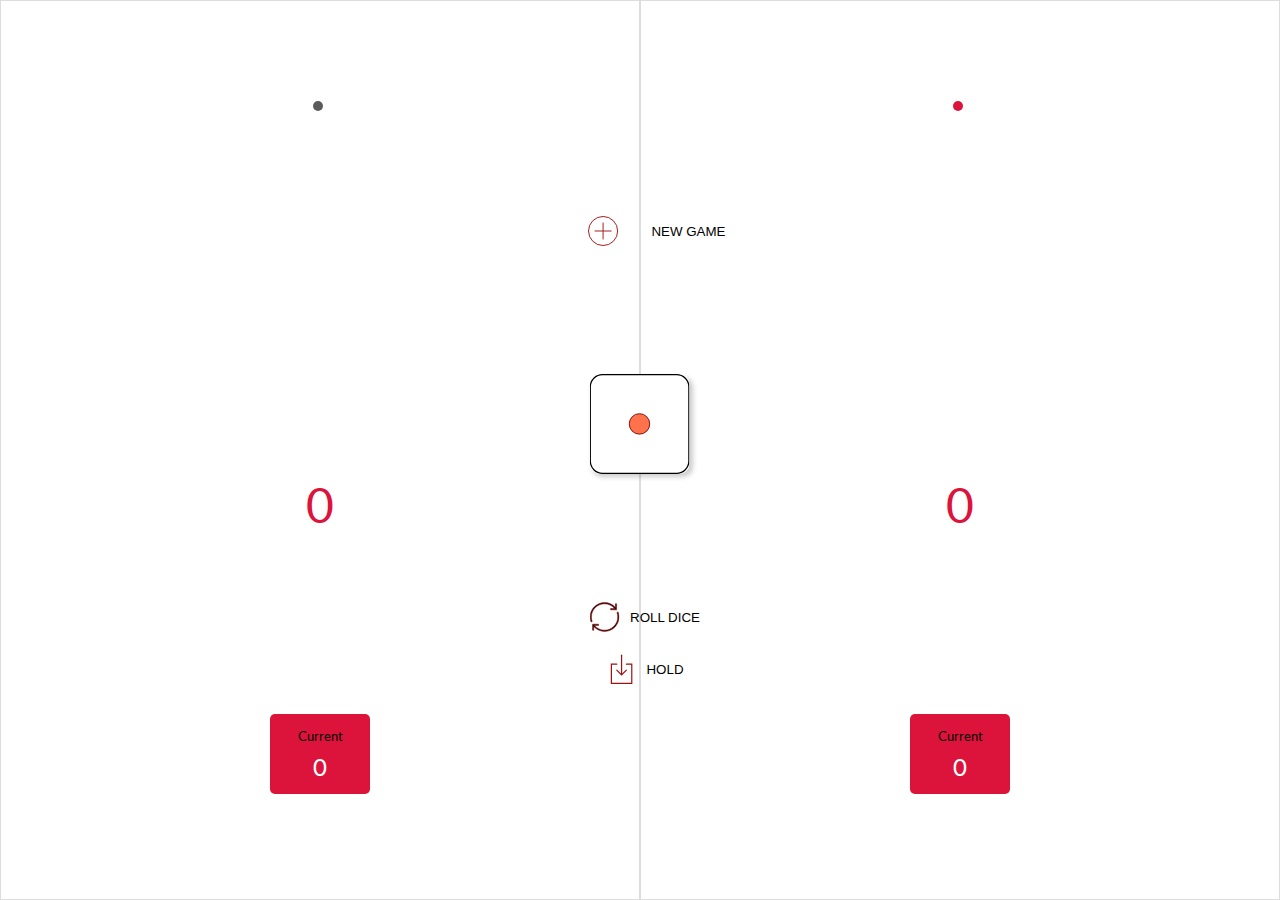
==== index.html @ 4310e3a7 "Add activePlayer background+bead" ====
<!DOCTYPE html>
<html lang="fr-FR">

<head>
  <meta charset="UTF-8">
  <title>Jeu de Dés</title>
  <link href="https://cdn.jsdelivr.net/npm/bootstrap@5.3.2/dist/css/bootstrap.min.css" rel="stylesheet"
    integrity="sha384-T3c6CoIi6uLrA9TneNEoa7RxnatzjcDSCmG1MXxSR1GAsXEV/Dwwykc2MPK8M2HN" crossorigin="anonymous">
  <link rel="stylesheet" href="style.css">
</head>

<body>
  <div class="game-container d-flex">
    <div class="player" id="player1">
      <div class="indicator"></div><h2>PLAYER 1</h2>
      <p><span id="global-score-1">0</span></p>
      <div class="current-score-box"><span class="current-label">Current</span><span id="current-score-1">0</span></div>
    </div>
    <div class="player" id="player2">
      <div class="indicator"></div><h2>PLAYER 2</h2>
      <p><span id="global-score-2">0</span></p>
      <div class="current-score-box"><span class="current-label">Current</span><span id="current-score-2">0</span></div>
    </div>
    <div class="controls">
      <button id="new-game"><img src="./img/newGame.svg">NEW GAME</button>
      <p>
      <div class="dice-container">
        <img src="./img/Dice-1.svg" id="dice-image" alt="Dé">
      </div>
      </p>
      <button id="roll-dice"><img src="./img/roll.svg">ROLL DICE</button>
      <button id="hold"><img src="./img/hold.svg">HOLD</button>
    </div>
  </div>
  <script src="https://cdn.jsdelivr.net/npm/@popperjs/core@2.11.8/dist/umd/popper.min.js"
    integrity="sha384-I7E8VVD/ismYTF4hNIPjVp/Zjvgyol6VFvRkX/vR+Vc4jQkC+hVqc2pM8ODewa9r"
    crossorigin="anonymous"></script>
  <script src="https://cdn.jsdelivr.net/npm/bootstrap@5.3.2/dist/js/bootstrap.min.js"
    integrity="sha384-BBtl+eGJRgqQAUMxJ7pMwbEyER4l1g+O15P+16Ep7Q9Q+zqX6gSbd85u4mG4QzX+"
    crossorigin="anonymous"></script>
  <script src="script.js"></script>
</body>
</html>
---- style.css ----
@import url('https://fonts.googleapis.com/css2?family=Lato&display=swap');

body {
    font-family: 'Lato';
    margin: 0;
    height: 100vh;
    display: flex;
    justify-content: space-between;
}
.game-container {
    display: flex;
    height: 100%;
    width: 100%;
} 

.player {
    flex: 1;
    border: 1px solid #ddd;
    padding: 20px;
    display: flex;
    flex-direction: column;
    justify-content:space-around;
    align-items: center;
    /* height: 100%; */
}
.player.active {
    color: white;
}
.indicator {
    display: none;
    height: 10px;
    width: 10px;
    background-color: crimson;
    border-radius: 50%;
    display:inline-block;
    margin-right: 5px;
}
.player.active .indicator{
    display: inline-block;
    background-color: rgba(51, 51, 51, 0.804);
    color: white;
}

.player h2 {
    margin-bottom: 10px;
}

.controls {
    position: absolute;
    top: 50%;
    left: 50%;
    transform: translate(-50%, -50%);
    text-align: center;
    display: flex;
    
    flex-direction: column;
    align-items: center;
    
}
.controls button {
    border: none;
    background: none;
    display: flex;
    align-items: center;
}

.controls button img {
    flex: 0 0 0px; 
    height: 30px;
    padding: 5px ;
    margin: 5px ;
    /* filter: hue-rotate(90deg) a mettre en place  */
}

.current-score-box {
    background-color: crimson;
    color: white;
    width: 100px;
    height: 80px;
    display: flex;
    flex-direction: column; 
    align-items: center;
    justify-content: center;
    margin: 5px;
    border-radius: 5px;
    font-size: 4,9em;
}
#current-score-1, #current-score-2 {
    font-size: 1.5em;
}
.current-label {
    color: black; 
    font-size: 0.8em; 
    margin-bottom: 8px;
}
span#global-score-1, 
span#global-score-2 {
    font-size: 3em;
    color: crimson;
}

/* Animation dé */

@keyframes rollDice {
    0% {
        transform: rotate(0deg) translateY(0);
    }
    25% {
        transform: rotate(90deg) translateY(-10px);
    }
    50% {
        transform: rotate(180deg) translateY(0);
    }
    75% {
        transform: rotate(270deg) translateY(10px);
    }
    100% {
        transform: rotate(360deg) translateY(0);
     }/* a refaire au click et non au debut de la partie  */
}

.dice-container {
    display: flex;
    justify-content: center;
    align-items: center;
    height:30vh;
}

.dice-container img {
    max-width: 100px;
    height: auto;
    margin: 12px;
    box-shadow: 3px 3px 5px rgba(0, 0, 0, 0.2);
    border-radius: 10%;
    animation: rollDice 2.5s ease-out;
    background-color: #fff;  
    z-index: 10;
}
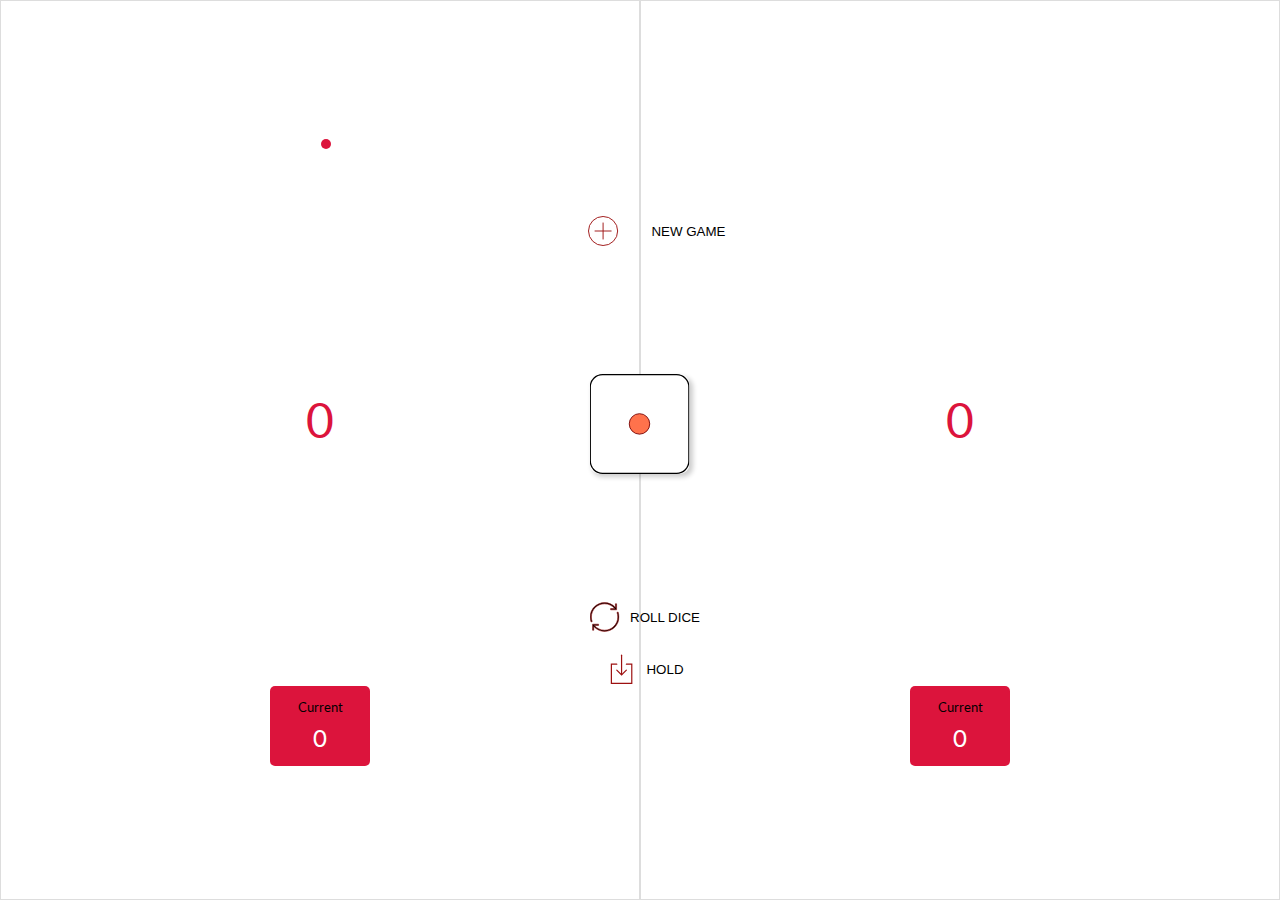
==== commit a95ec6bd: "Fix indicator display" ====
--- a/index.html
+++ b/index.html
@@ -12,12 +12,19 @@
 <body>
   <div class="game-container d-flex">
     <div class="player" id="player1">
-      <div class="indicator"></div><h2>PLAYER 1</h2>
+      <div class="title-container">
+        <h2>PLAYER 1</h2>
+        <div class="indicator"></div>
+      </div>
+
       <p><span id="global-score-1">0</span></p>
       <div class="current-score-box"><span class="current-label">Current</span><span id="current-score-1">0</span></div>
     </div>
     <div class="player" id="player2">
-      <div class="indicator"></div><h2>PLAYER 2</h2>
+      <div class="title-container">
+        <h2>PLAYER 2</h2>
+        <div class="indicator"></div>
+      </div>
       <p><span id="global-score-2">0</span></p>
       <div class="current-score-box"><span class="current-label">Current</span><span id="current-score-2">0</span></div>
     </div>
@@ -40,7 +47,5 @@
     crossorigin="anonymous"></script>
   <script src="script.js"></script>
 </body>
-</html>
 
-
-
+</html>--- a/style.css
+++ b/style.css
@@ -24,25 +24,32 @@
     /* height: 100%; */
 }
 .player.active {
-    color: white;
+    color: rgb(0, 0, 0);
+}
+.title-container {
+    display: inline-flex;
+    align-items: center;
 }
 .indicator {
-    display: none;
+    display: flex;
+    vertical-align: middle;
     height: 10px;
     width: 10px;
-    background-color: crimson;
     border-radius: 50%;
-    display:inline-block;
     margin-right: 5px;
 }
 .player.active .indicator{
-    display: inline-block;
-    background-color: rgba(51, 51, 51, 0.804);
+    background-color:crimson;
     color: white;
+    float: left;
+    margin-left: 1em;
 }
 
 .player h2 {
+    display:flex ;
     margin-bottom: 10px;
+    vertical-align: middle;
+
 }
 
 .controls {
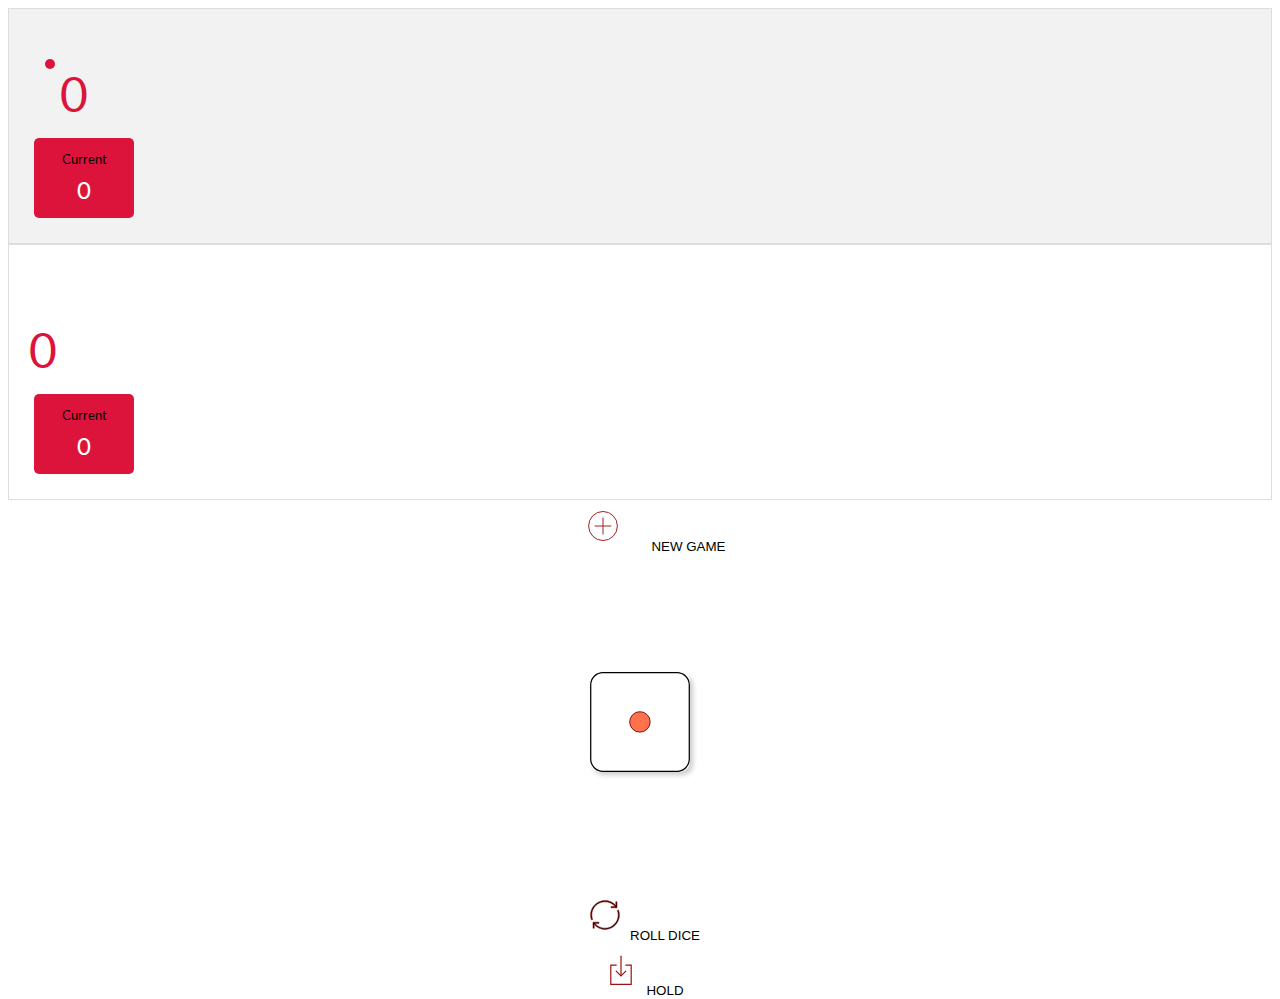
==== commit 5ce8da65: "Transform css to bootstrap" ====
--- a/index.html
+++ b/index.html
@@ -11,32 +11,32 @@
 
 <body>
   <div class="game-container d-flex">
-    <div class="player" id="player1">
-      <div class="title-container">
+    <div class="player d-flex flex-column justify-content-around align-items-center" id="player1">
+      <div class="title-container d-inline-flex align-items-center">
         <h2>PLAYER 1</h2>
-        <div class="indicator"></div>
+        <div class="indicator d-flex"></div>
       </div>
 
       <p><span id="global-score-1">0</span></p>
       <div class="current-score-box"><span class="current-label">Current</span><span id="current-score-1">0</span></div>
     </div>
-    <div class="player" id="player2">
-      <div class="title-container">
+    <div class="player d-flex flex-column justify-content-around align-items-center" id="player2">
+      <div class="title-container d-inline-flex align-items-center">
         <h2>PLAYER 2</h2>
         <div class="indicator"></div>
       </div>
       <p><span id="global-score-2">0</span></p>
-      <div class="current-score-box"><span class="current-label">Current</span><span id="current-score-2">0</span></div>
+      <div class="current-score-box bg-danger text-white d-flex flex-column align-items-center justify-content-center"><span class="current-label">Current</span><span id="current-score-2">0</span></div>
     </div>
-    <div class="controls">
-      <button id="new-game"><img src="./img/newGame.svg">NEW GAME</button>
+    <div class="controls position-absolute top-50 start-50 translate-middle">
+      <button id="new-game" class="d-flex btn "><img src="./img/newGame.svg">NEW GAME</button>
       <p>
       <div class="dice-container">
         <img src="./img/Dice-1.svg" id="dice-image" alt="Dé">
       </div>
       </p>
-      <button id="roll-dice"><img src="./img/roll.svg">ROLL DICE</button>
-      <button id="hold"><img src="./img/hold.svg">HOLD</button>
+      <button id="roll-dice" class="d-flex btn btn-link"><img src="./img/roll.svg">ROLL DICE</button>
+      <button id="hold" class="d-flex btn btn-link"><img src="./img/hold.svg">HOLD</button>
     </div>
   </div>
   <script src="https://cdn.jsdelivr.net/npm/@popperjs/core@2.11.8/dist/umd/popper.min.js"
@@ -48,4 +48,7 @@
   <script src="script.js"></script>
 </body>
 
-</html>+</html>
+
+
+<!-- CSS to Bootstrap en cours currentscorebox -->--- a/style.css
+++ b/style.css
@@ -2,13 +2,9 @@
 
 body {
     font-family: 'Lato';
-    margin: 0;
     height: 100vh;
-    display: flex;
-    justify-content: space-between;
 }
 .game-container {
-    display: flex;
     height: 100%;
     width: 100%;
 } 
@@ -17,21 +13,12 @@
     flex: 1;
     border: 1px solid #ddd;
     padding: 20px;
-    display: flex;
-    flex-direction: column;
-    justify-content:space-around;
-    align-items: center;
-    /* height: 100%; */
 }
 .player.active {
     color: rgb(0, 0, 0);
-}
-.title-container {
-    display: inline-flex;
-    align-items: center;
+    background-color: rgba(0, 0, 0, 0.05);
 }
 .indicator {
-    display: flex;
     vertical-align: middle;
     height: 10px;
     width: 10px;
@@ -44,39 +31,27 @@
     float: left;
     margin-left: 1em;
 }
-
 .player h2 {
     display:flex ;
     margin-bottom: 10px;
     vertical-align: middle;
-
 }
-
 .controls {
-    position: absolute;
-    top: 50%;
-    left: 50%;
-    transform: translate(-50%, -50%);
     text-align: center;
     display: flex;
-    
     flex-direction: column;
     align-items: center;
-    
 }
 .controls button {
     border: none;
     background: none;
-    display: flex;
     align-items: center;
 }
-
 .controls button img {
     flex: 0 0 0px; 
     height: 30px;
     padding: 5px ;
     margin: 5px ;
-    /* filter: hue-rotate(90deg) a mettre en place  */
 }
 
 .current-score-box {
@@ -90,7 +65,6 @@
     justify-content: center;
     margin: 5px;
     border-radius: 5px;
-    font-size: 4,9em;
 }
 #current-score-1, #current-score-2 {
     font-size: 1.5em;
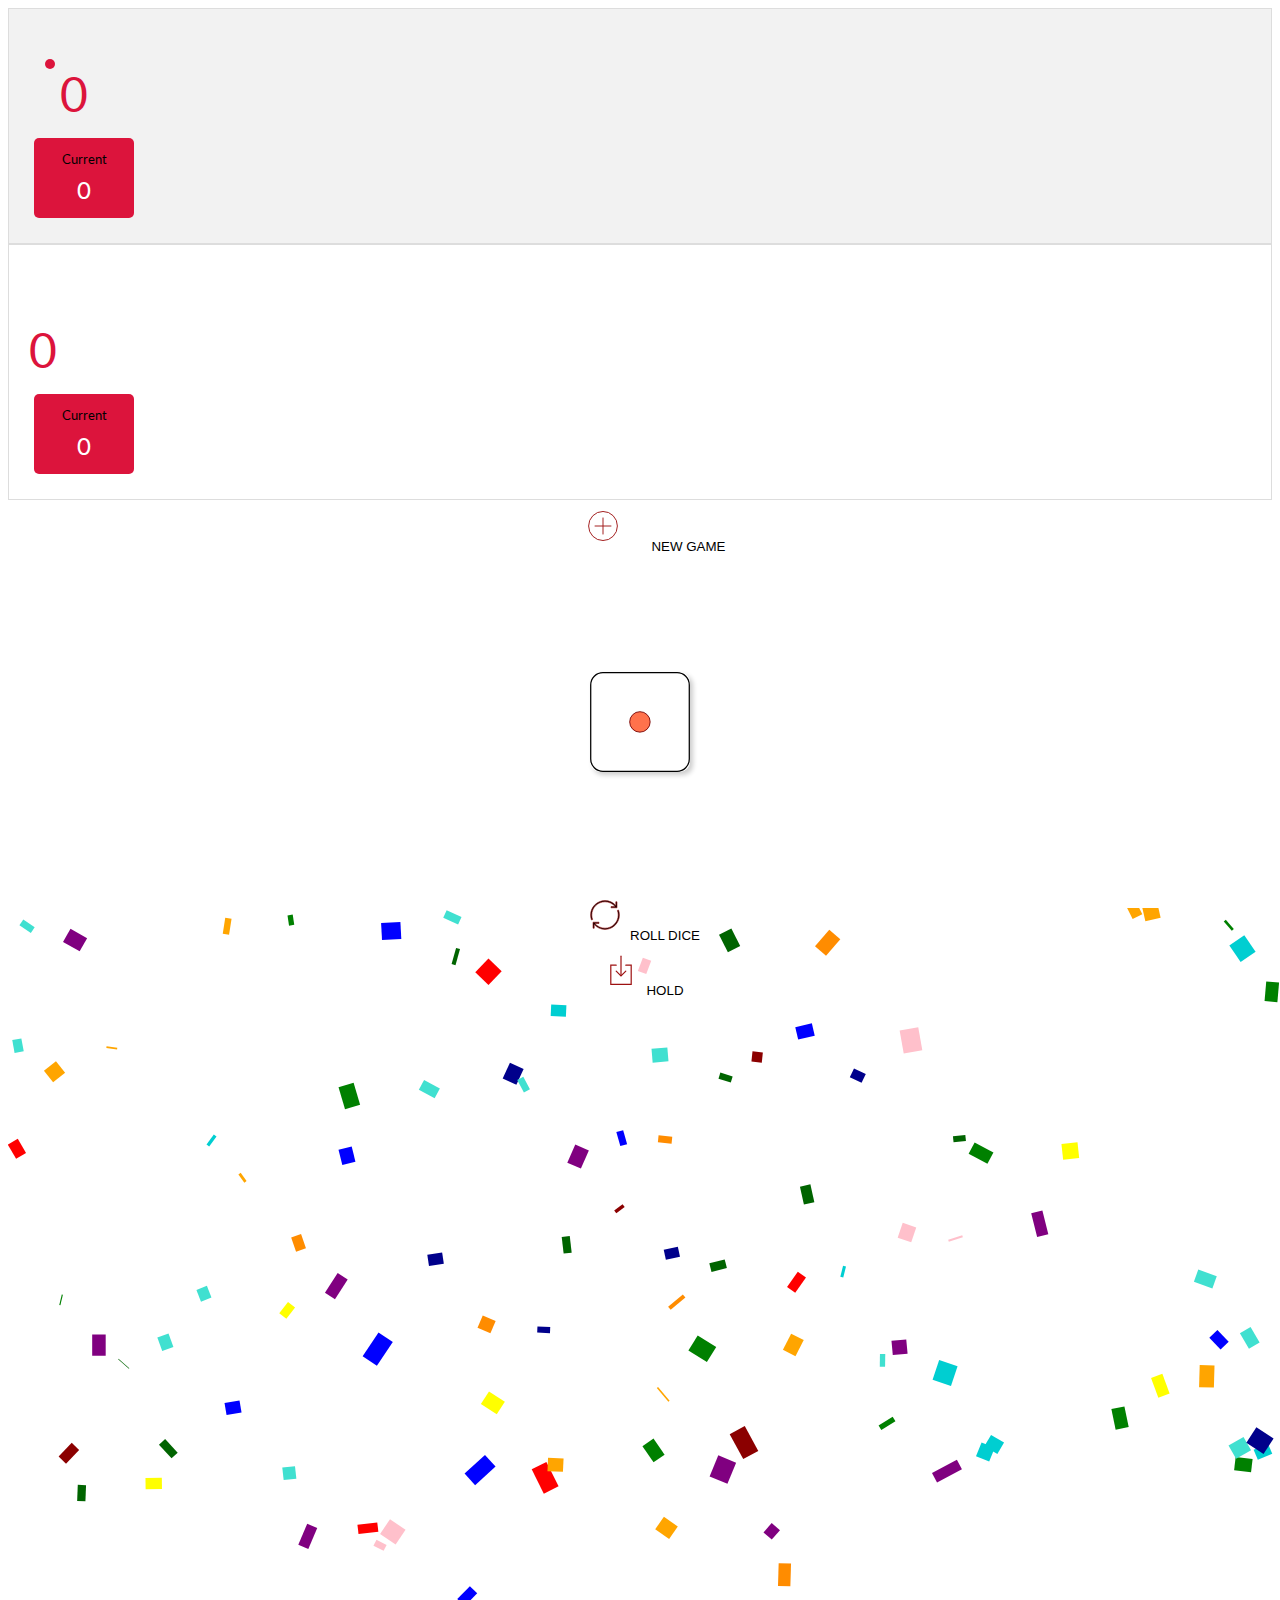
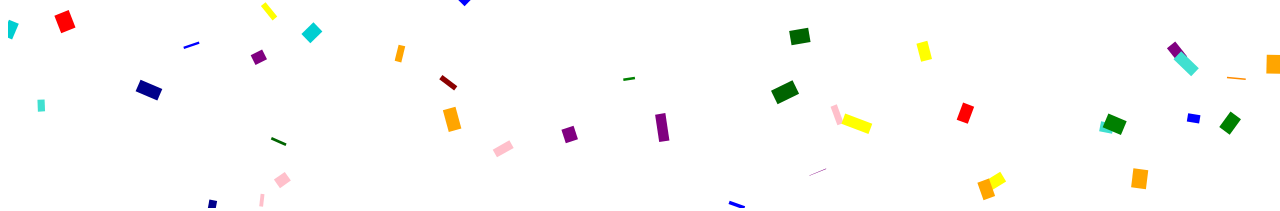
==== commit 7811c7a8: "Add confeetti js+css" ====
--- a/index.html
+++ b/index.html
@@ -26,7 +26,8 @@
         <div class="indicator"></div>
       </div>
       <p><span id="global-score-2">0</span></p>
-      <div class="current-score-box bg-danger text-white d-flex flex-column align-items-center justify-content-center"><span class="current-label">Current</span><span id="current-score-2">0</span></div>
+      <div class="current-score-box bg-danger text-white d-flex flex-column align-items-center justify-content-center">
+        <span class="current-label">Current</span><span id="current-score-2">0</span></div>
     </div>
     <div class="controls position-absolute top-50 start-50 translate-middle">
       <button id="new-game" class="d-flex btn "><img src="./img/newGame.svg">NEW GAME</button>
@@ -35,10 +36,13 @@
         <img src="./img/Dice-1.svg" id="dice-image" alt="Dé">
       </div>
       </p>
-      <button id="roll-dice" class="d-flex btn btn-link"><img src="./img/roll.svg">ROLL DICE</button>
-      <button id="hold" class="d-flex btn btn-link"><img src="./img/hold.svg">HOLD</button>
+      <button id="roll-dice" class="d-flex btn "><img src="./img/roll.svg">ROLL DICE</button>
+      <button id="hold" class="d-flex btn "><img src="./img/hold.svg">HOLD</button>
     </div>
   </div>
+
+  <canvas class="confetti" id="canvas"></canvas>
+
   <script src="https://cdn.jsdelivr.net/npm/@popperjs/core@2.11.8/dist/umd/popper.min.js"
     integrity="sha384-I7E8VVD/ismYTF4hNIPjVp/Zjvgyol6VFvRkX/vR+Vc4jQkC+hVqc2pM8ODewa9r"
     crossorigin="anonymous"></script>
@@ -48,7 +52,4 @@
   <script src="script.js"></script>
 </body>
 
-</html>
-
-
-<!-- CSS to Bootstrap en cours currentscorebox -->+</html>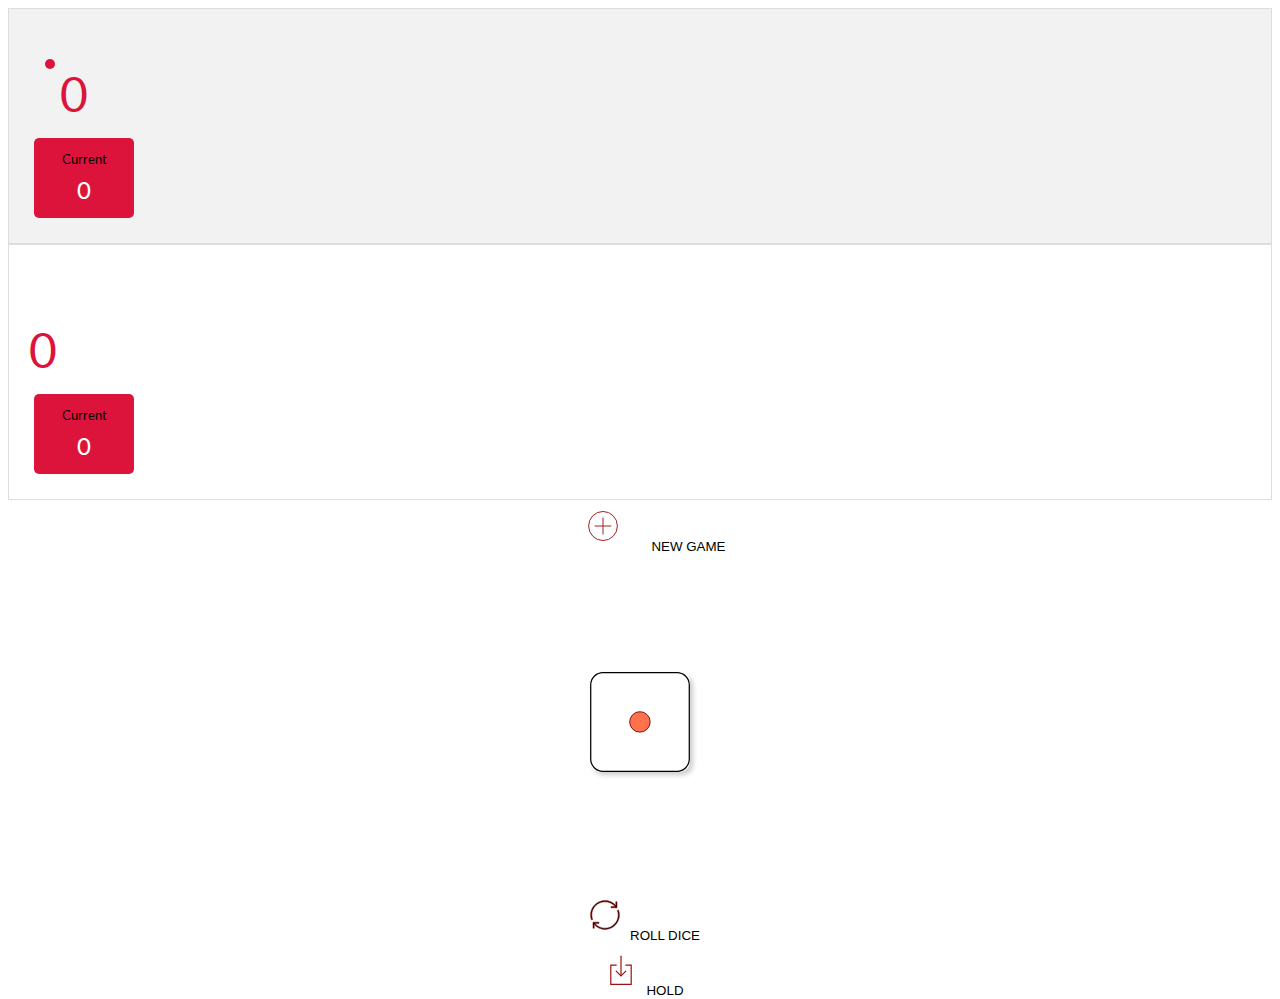
==== commit 65e99509: "Add confetti Animation + fix bug" ====
--- a/index.html
+++ b/index.html
@@ -9,7 +9,7 @@
   <link rel="stylesheet" href="style.css">
 </head>
 
-<body>
+<body><canvas class="confetti" id="canvas"></canvas>
   <div class="game-container d-flex">
     <div class="player d-flex flex-column justify-content-around align-items-center" id="player1">
       <div class="title-container d-inline-flex align-items-center">
@@ -41,7 +41,8 @@
     </div>
   </div>
 
-  <canvas class="confetti" id="canvas"></canvas>
+  
+
 
   <script src="https://cdn.jsdelivr.net/npm/@popperjs/core@2.11.8/dist/umd/popper.min.js"
     integrity="sha384-I7E8VVD/ismYTF4hNIPjVp/Zjvgyol6VFvRkX/vR+Vc4jQkC+hVqc2pM8ODewa9r"
@@ -52,4 +53,10 @@
   <script src="script.js"></script>
 </body>
 
-</html>+</html>
+
+
+<!-- 
+
+// animation de dé 
+// menu dépliant pour les regles tout en haut -->
--- a/style.css
+++ b/style.css
@@ -117,3 +117,128 @@
     background-color: #fff;  
     z-index: 10;
 }
+
+
+/* Confetti css */
+.confetti {
+  position: absolute;
+  top: 0;
+  left: 0;
+  width: 100%;
+  height: 100%;
+  z-index: 100;
+  pointer-events: none;
+
+  }
+.action {
+    text-align: center;
+    display: block;
+    margin-top: 20px;
+  }
+  
+  a.btn {
+    text-decoration: none;
+    color: #666;
+    border: 2px solid #666;
+    padding: 10px 15px;
+    display: inline-block;
+    margin-left: 5px;
+  }
+
+  main {
+    background: #fff;
+    padding: 20px;
+  }
+  
+  article li {
+    color: #444;
+    font-size: 15px;
+    margin-left: 33px;
+    line-height: 1.5;
+    padding: 5px;
+  }
+  article h1,
+  article h2,
+  article h3,
+  article h4,
+  article p {
+    padding: 14px;
+    color: #333;
+  }
+  article p {
+    font-size: 15px;
+    line-height: 1.5;
+  }
+  
+  @media only screen and (min-width: 720px) {
+    main {
+      max-width: 720px;
+      margin-left: auto;
+      margin-right: auto;
+      padding: 24px;
+    }
+  }
+  
+  .set-overlayer,
+  .set-glass,
+  .set-sticky {
+    cursor: pointer;
+    height: 45px;
+    line-height: 45px;
+    padding: 0 15px;
+    color: #333;
+    font-size: 16px;
+  }
+  .set-overlayer:after,
+  .set-glass:after,
+  .to-active:after,
+  .set-sticky:after {
+    font-family: FontAwesome;
+    font-size: 18pt;
+    position: relative;
+    float: right;
+  }
+  .set-overlayer:after,
+  .set-glass:after,
+  .set-sticky:after {
+    content: "\f204";
+    transition: 0.6s;
+  }
+  
+  .to-active:after {
+    content: "\f205";
+    color: #008080;
+    transition: 0.6s;
+  }
+  .set-overlayer,
+  .set-glass,
+  .set-sticky,
+  .source,
+  .theme-tray {
+    margin: 10px;
+    background: #f2f2f2;
+    border-radius: 5px;
+    border: 2px solid #f1f1f1;
+    box-sizing: border-box;
+  }
+  /* Syntax Highlighter*/
+  
+  pre.prettyprint {
+    padding: 15px !important;
+    margin: 10px;
+    border: 0 !important;
+    background: #f2f2f2;
+    overflow: auto;
+  }
+  
+  .source {
+    white-space: pre;
+    overflow: auto;
+    max-height: 400px;
+  }
+  code {
+    border: 1px solid #ddd;
+    padding: 2px;
+    border-radius: 2px;
+  }
+  
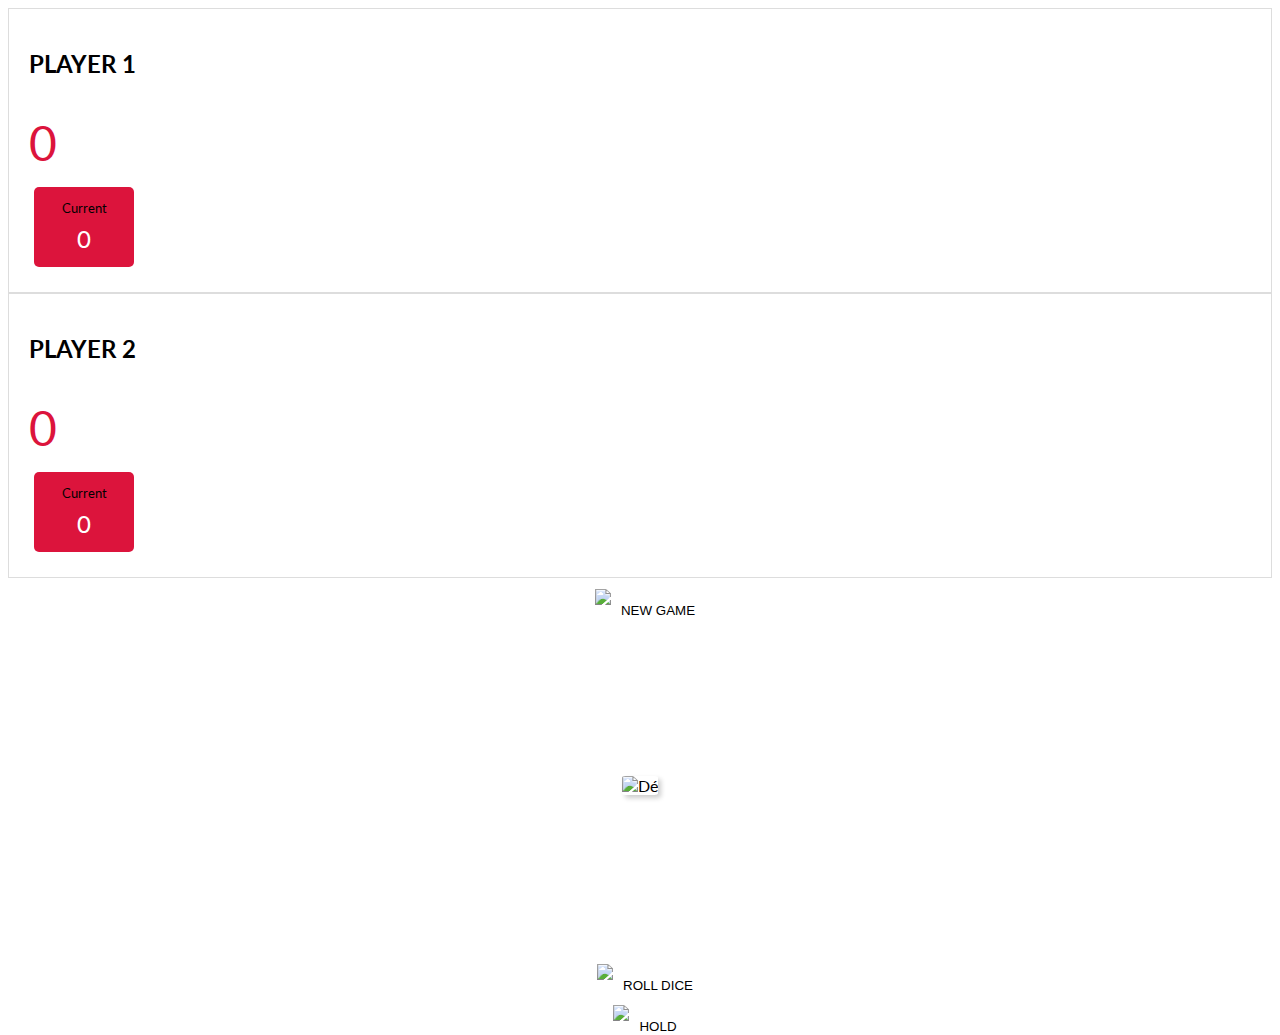
==== commit 9190faba: "Fix images folder" ====
--- a/index.html
+++ b/index.html
@@ -16,7 +16,6 @@
         <h2>PLAYER 1</h2>
         <div class="indicator d-flex"></div>
       </div>
-
       <p><span id="global-score-1">0</span></p>
       <div class="current-score-box"><span class="current-label">Current</span><span id="current-score-1">0</span></div>
     </div>
@@ -27,23 +26,20 @@
       </div>
       <p><span id="global-score-2">0</span></p>
       <div class="current-score-box bg-danger text-white d-flex flex-column align-items-center justify-content-center">
-        <span class="current-label">Current</span><span id="current-score-2">0</span></div>
+        <span class="current-label">Current</span><span id="current-score-2">0</span>
+      </div>
     </div>
     <div class="controls position-absolute top-50 start-50 translate-middle">
-      <button id="new-game" class="d-flex btn "><img src="./img/newGame.svg">NEW GAME</button>
+      <button id="new-game" class="d-flex btn "><img src="./images/newGame.svg">NEW GAME</button>
       <p>
       <div class="dice-container">
-        <img src="./img/Dice-1.svg" id="dice-image" alt="Dé">
+        <img src="./images/Dice-1.svg" id="dice-image" alt="Dé">
       </div>
       </p>
-      <button id="roll-dice" class="d-flex btn "><img src="./img/roll.svg">ROLL DICE</button>
-      <button id="hold" class="d-flex btn "><img src="./img/hold.svg">HOLD</button>
+      <button id="roll-dice" class="d-flex btn "><img src="./images/roll.svg">ROLL DICE</button>
+      <button id="hold" class="d-flex btn "><img src="./images/hold.svg">HOLD</button>
     </div>
   </div>
-
-  
-
-
   <script src="https://cdn.jsdelivr.net/npm/@popperjs/core@2.11.8/dist/umd/popper.min.js"
     integrity="sha384-I7E8VVD/ismYTF4hNIPjVp/Zjvgyol6VFvRkX/vR+Vc4jQkC+hVqc2pM8ODewa9r"
     crossorigin="anonymous"></script>
@@ -52,11 +48,4 @@
     crossorigin="anonymous"></script>
   <script src="script.js"></script>
 </body>
-
-</html>
-
-
-<!-- 
-
-// animation de dé 
-// menu dépliant pour les regles tout en haut -->
+</html>--- a/style.css
+++ b/style.css
@@ -1,123 +1,122 @@
-@import url('https://fonts.googleapis.com/css2?family=Lato&display=swap');
+@import url("https://fonts.googleapis.com/css2?family=Lato&display=swap");
 
 body {
-    font-family: 'Lato';
-    height: 100vh;
+  font-family: "Lato";
+  height: 100vh;
 }
 .game-container {
-    height: 100%;
-    width: 100%;
-} 
-
+  height: 100%;
+  width: 100%;
+}
 .player {
-    flex: 1;
-    border: 1px solid #ddd;
-    padding: 20px;
+  flex: 1;
+  border: 1px solid #ddd;
+  padding: 20px;
 }
 .player.active {
-    color: rgb(0, 0, 0);
-    background-color: rgba(0, 0, 0, 0.05);
+  color: rgb(0, 0, 0);
+  background-color: #0000000d;
 }
 .indicator {
-    vertical-align: middle;
-    height: 10px;
-    width: 10px;
-    border-radius: 50%;
-    margin-right: 5px;
+  vertical-align: middle;
+  height: 10px;
+  width: 10px;
+  border-radius: 50%;
+  margin-right: 5px;
 }
-.player.active .indicator{
-    background-color:crimson;
-    color: white;
-    float: left;
-    margin-left: 1em;
+.player.active .indicator {
+  background-color: #dc143c;
+  color: #ffffff;
+  float: left;
+  margin-left: 1em;
 }
 .player h2 {
-    display:flex ;
-    margin-bottom: 10px;
-    vertical-align: middle;
+  display: flex;
+  margin-bottom: 10px;
+  vertical-align: middle;
 }
 .controls {
-    text-align: center;
-    display: flex;
-    flex-direction: column;
-    align-items: center;
+  text-align: center;
+  display: flex;
+  flex-direction: column;
+  align-items: center;
 }
 .controls button {
-    border: none;
-    background: none;
-    align-items: center;
+  border: none;
+  background: none;
+  align-items: center;
 }
 .controls button img {
-    flex: 0 0 0px; 
-    height: 30px;
-    padding: 5px ;
-    margin: 5px ;
+  flex: 0 0 0px;
+  height: 30px;
+  padding: 5px;
+  margin: 5px;
 }
 
 .current-score-box {
-    background-color: crimson;
-    color: white;
-    width: 100px;
-    height: 80px;
-    display: flex;
-    flex-direction: column; 
-    align-items: center;
-    justify-content: center;
-    margin: 5px;
-    border-radius: 5px;
+  background-color: crimson;
+  color: white;
+  width: 100px;
+  height: 80px;
+  display: flex;
+  flex-direction: column;
+  align-items: center;
+  justify-content: center;
+  margin: 5px;
+  border-radius: 5px;
 }
-#current-score-1, #current-score-2 {
-    font-size: 1.5em;
+#current-score-1,
+#current-score-2 {
+  font-size: 1.5em;
 }
 .current-label {
-    color: black; 
-    font-size: 0.8em; 
-    margin-bottom: 8px;
+  color: black;
+  font-size: 0.8em;
+  margin-bottom: 8px;
 }
-span#global-score-1, 
+span#global-score-1,
 span#global-score-2 {
-    font-size: 3em;
-    color: crimson;
+  font-size: 3em;
+  color: crimson;
 }
 
 /* Animation dé */
 
 @keyframes rollDice {
-    0% {
-        transform: rotate(0deg) translateY(0);
-    }
-    25% {
-        transform: rotate(90deg) translateY(-10px);
-    }
-    50% {
-        transform: rotate(180deg) translateY(0);
-    }
-    75% {
-        transform: rotate(270deg) translateY(10px);
-    }
-    100% {
-        transform: rotate(360deg) translateY(0);
-     }/* a refaire au click et non au debut de la partie  */
+  0% {
+    transform: rotate(0deg) translateY(0);
+  }
+  25% {
+    transform: rotate(90deg) translateY(-10px);
+  }
+  50% {
+    transform: rotate(180deg) translateY(0);
+  }
+  75% {
+    transform: rotate(270deg) translateY(10px);
+  }
+  100% {
+    transform: rotate(360deg) translateY(0);
+  } 
 }
 
 .dice-container {
-    display: flex;
-    justify-content: center;
-    align-items: center;
-    height:30vh;
+  display: flex;
+  justify-content: center;
+  align-items: center;
+  height: 30vh;
 }
 
 .dice-container img {
-    max-width: 100px;
-    height: auto;
-    margin: 12px;
-    box-shadow: 3px 3px 5px rgba(0, 0, 0, 0.2);
-    border-radius: 10%;
-    animation: rollDice 2.5s ease-out;
-    background-color: #fff;  
-    z-index: 10;
+  max-width: 100px;
+  height: auto;
+  margin: 12px;
+  box-shadow: 3px 3px 5px rgba(0, 0, 0, 0.2);
+  border-radius: 10%;
+  animation: rollDice 2.5s ease-out;
+  background-color: #fff;
+  z-index: 10;
 }
-
 
 /* Confetti css */
 .confetti {
@@ -128,117 +127,9 @@
   height: 100%;
   z-index: 100;
   pointer-events: none;
-
-  }
+}
 .action {
-    text-align: center;
-    display: block;
-    margin-top: 20px;
-  }
-  
-  a.btn {
-    text-decoration: none;
-    color: #666;
-    border: 2px solid #666;
-    padding: 10px 15px;
-    display: inline-block;
-    margin-left: 5px;
-  }
-
-  main {
-    background: #fff;
-    padding: 20px;
-  }
-  
-  article li {
-    color: #444;
-    font-size: 15px;
-    margin-left: 33px;
-    line-height: 1.5;
-    padding: 5px;
-  }
-  article h1,
-  article h2,
-  article h3,
-  article h4,
-  article p {
-    padding: 14px;
-    color: #333;
-  }
-  article p {
-    font-size: 15px;
-    line-height: 1.5;
-  }
-  
-  @media only screen and (min-width: 720px) {
-    main {
-      max-width: 720px;
-      margin-left: auto;
-      margin-right: auto;
-      padding: 24px;
-    }
-  }
-  
-  .set-overlayer,
-  .set-glass,
-  .set-sticky {
-    cursor: pointer;
-    height: 45px;
-    line-height: 45px;
-    padding: 0 15px;
-    color: #333;
-    font-size: 16px;
-  }
-  .set-overlayer:after,
-  .set-glass:after,
-  .to-active:after,
-  .set-sticky:after {
-    font-family: FontAwesome;
-    font-size: 18pt;
-    position: relative;
-    float: right;
-  }
-  .set-overlayer:after,
-  .set-glass:after,
-  .set-sticky:after {
-    content: "\f204";
-    transition: 0.6s;
-  }
-  
-  .to-active:after {
-    content: "\f205";
-    color: #008080;
-    transition: 0.6s;
-  }
-  .set-overlayer,
-  .set-glass,
-  .set-sticky,
-  .source,
-  .theme-tray {
-    margin: 10px;
-    background: #f2f2f2;
-    border-radius: 5px;
-    border: 2px solid #f1f1f1;
-    box-sizing: border-box;
-  }
-  /* Syntax Highlighter*/
-  
-  pre.prettyprint {
-    padding: 15px !important;
-    margin: 10px;
-    border: 0 !important;
-    background: #f2f2f2;
-    overflow: auto;
-  }
-  
-  .source {
-    white-space: pre;
-    overflow: auto;
-    max-height: 400px;
-  }
-  code {
-    border: 1px solid #ddd;
-    padding: 2px;
-    border-radius: 2px;
-  }
-  
+  text-align: center;
+  display: block;
+  margin-top: 20px;
+}
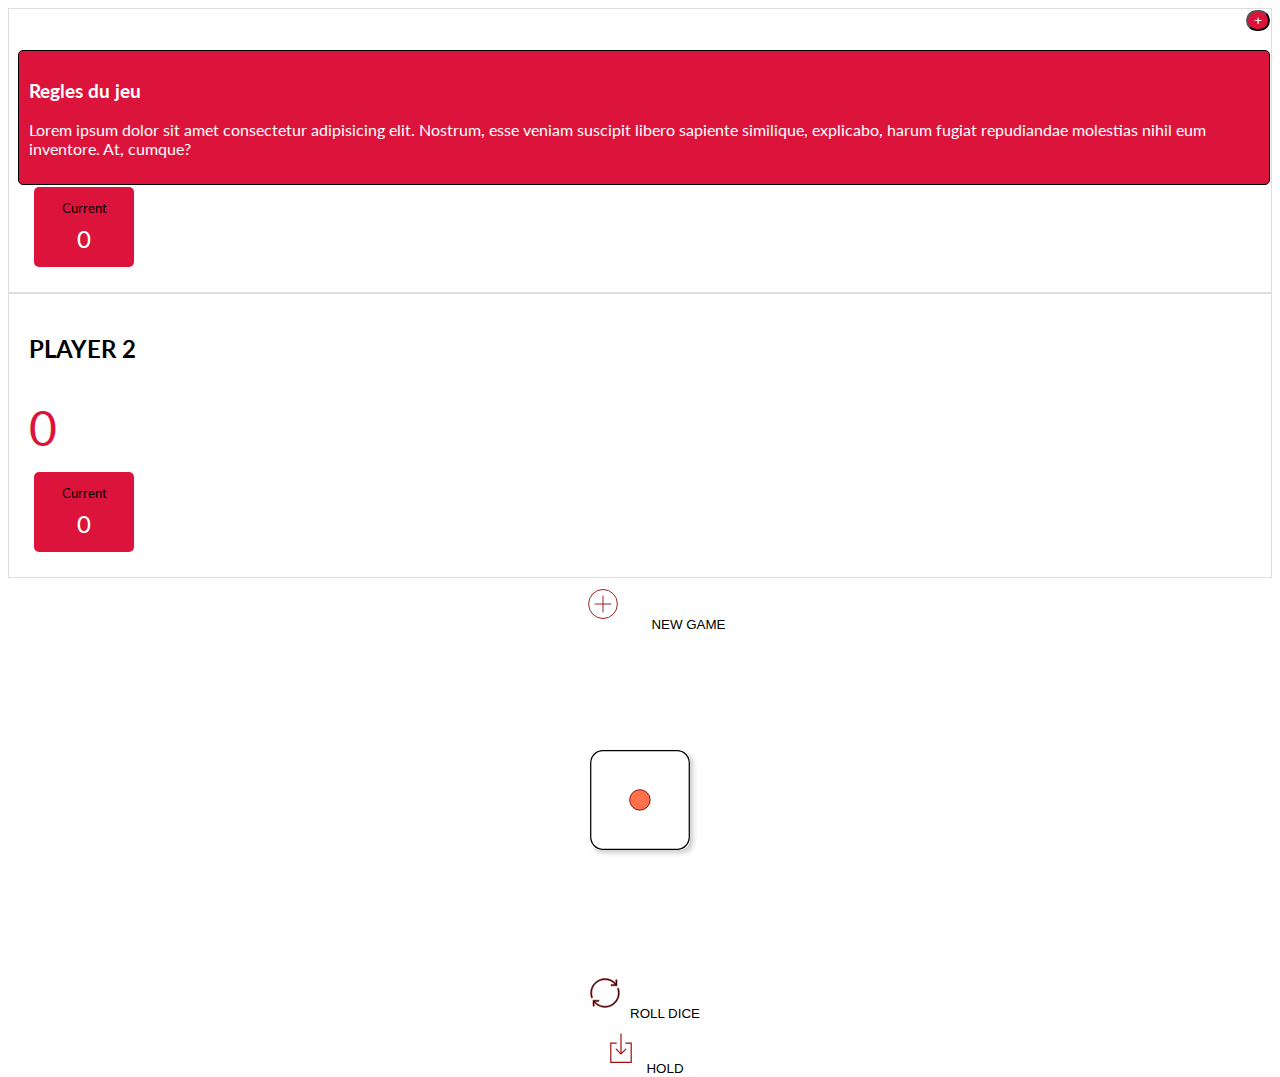
==== commit f5c33170: "Add rules button" ====
--- a/index.html
+++ b/index.html
@@ -9,7 +9,13 @@
   <link rel="stylesheet" href="style.css">
 </head>
 
-<body><canvas class="confetti" id="canvas"></canvas>
+<body>
+  <canvas class="confetti" id="canvas"></canvas>
+  <button id="toggle-rules-btn" class="btn">+</button>
+  <div class=" rules-container " id="rules-container">
+    <h3>Regles du jeu </h3>
+    <p>Lorem ipsum dolor sit amet consectetur adipisicing elit. Nostrum, esse veniam suscipit libero sapiente similique, explicabo, harum fugiat repudiandae molestias nihil eum inventore. At, cumque?</p>
+  </div>
   <div class="game-container d-flex">
     <div class="player d-flex flex-column justify-content-around align-items-center" id="player1">
       <div class="title-container d-inline-flex align-items-center">
@@ -41,11 +47,11 @@
     </div>
   </div>
   <script src="https://cdn.jsdelivr.net/npm/@popperjs/core@2.11.8/dist/umd/popper.min.js"
-    integrity="sha384-I7E8VVD/ismYTF4hNIPjVp/Zjvgyol6VFvRkX/vR+Vc4jQkC+hVqc2pM8ODewa9r"
-    crossorigin="anonymous"></script>
+  integrity="sha384-I7E8VVD/ismYTF4hNIPjVp/Zjvgyol6VFvRkX/vR+Vc4jQkC+hVqc2pM8ODewa9r"
+  crossorigin="anonymous"></script>
   <script src="https://cdn.jsdelivr.net/npm/bootstrap@5.3.2/dist/js/bootstrap.min.js"
-    integrity="sha384-BBtl+eGJRgqQAUMxJ7pMwbEyER4l1g+O15P+16Ep7Q9Q+zqX6gSbd85u4mG4QzX+"
-    crossorigin="anonymous"></script>
+  integrity="sha384-BBtl+eGJRgqQAUMxJ7pMwbEyER4l1g+O15P+16Ep7Q9Q+zqX6gSbd85u4mG4QzX+"
+  crossorigin="anonymous"></script>
   <script src="script.js"></script>
 </body>
 </html>--- a/style.css
+++ b/style.css
@@ -7,6 +7,27 @@
 .game-container {
   height: 100%;
   width: 100%;
+}
+#toggle-rules-btn {
+  position: absolute;
+  top: 10px; 
+  right: 10px;
+  border-radius: 50px;
+  background-color: crimson;
+  color: #fff;
+  z-index: 100;
+}
+
+.rules-container {
+  background-color: crimson;
+  position: absolute;
+  top: 40px;
+  color: #fff;
+  border: 1px solid black;
+  padding: 10px;
+  margin: 10px;
+  border-radius: 5px;
+  z-index: 1000;
 }
 .player {
   flex: 1;
@@ -52,7 +73,6 @@
   padding: 5px;
   margin: 5px;
 }
-
 .current-score-box {
   background-color: crimson;
   color: white;
@@ -106,7 +126,6 @@
   align-items: center;
   height: 30vh;
 }
-
 .dice-container img {
   max-width: 100px;
   height: auto;
@@ -127,9 +146,4 @@
   height: 100%;
   z-index: 100;
   pointer-events: none;
-}
-.action {
-  text-align: center;
-  display: block;
-  margin-top: 20px;
-}
+}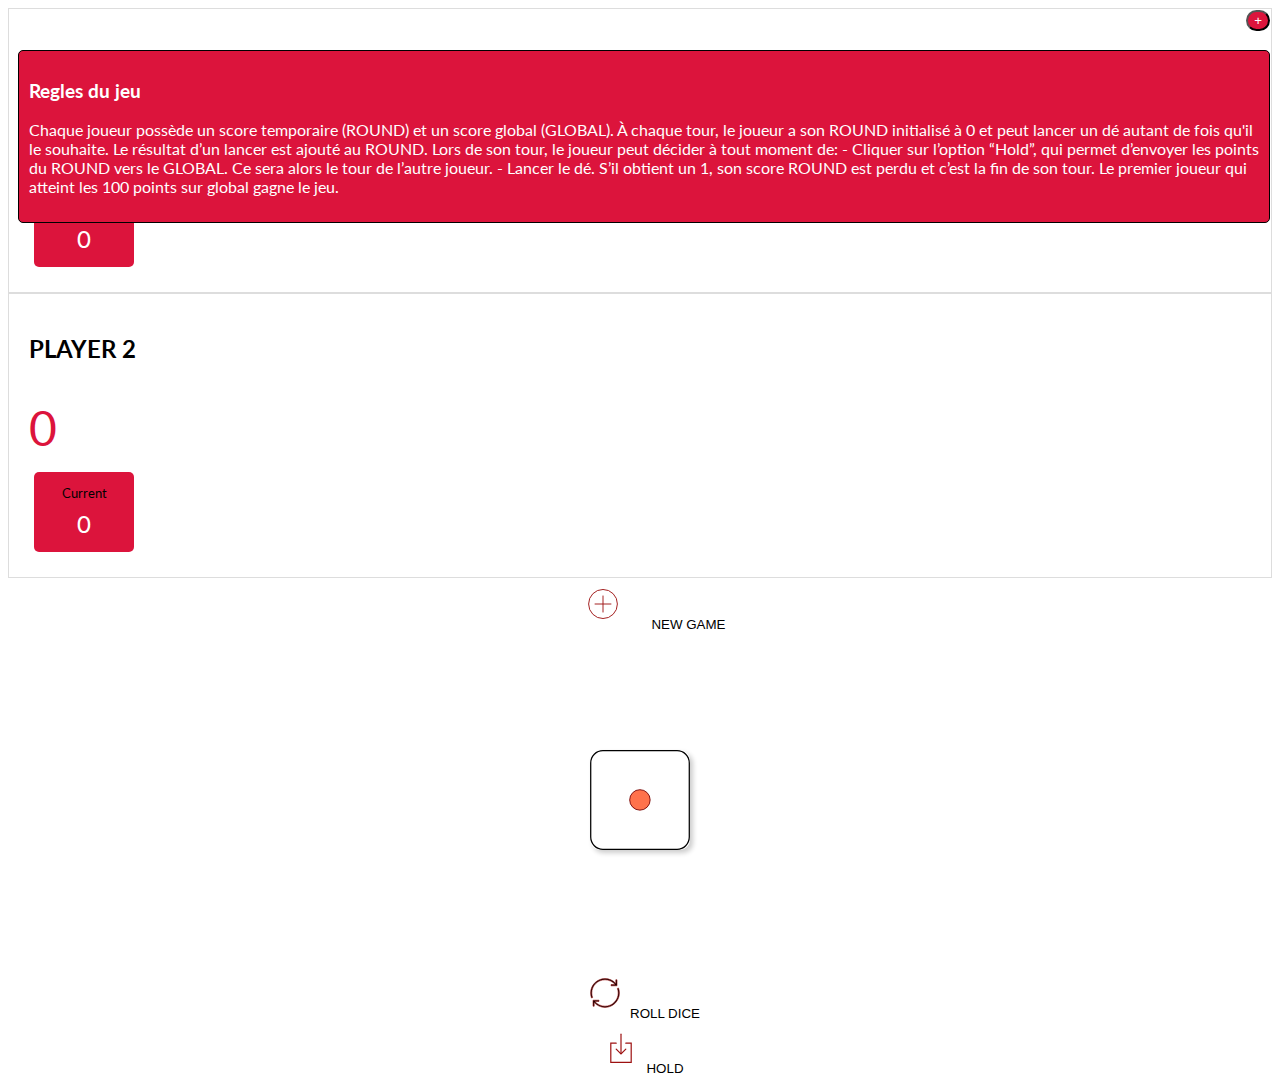
==== commit bcf31eef: "Fix rule's button" ====
--- a/index.html
+++ b/index.html
@@ -11,10 +11,18 @@
 
 <body>
   <canvas class="confetti" id="canvas"></canvas>
-  <button id="toggle-rules-btn" class="btn">+</button>
+  <button id="toggle-rules-btn" class="btn">+
+  </button>
   <div class=" rules-container " id="rules-container">
     <h3>Regles du jeu </h3>
-    <p>Lorem ipsum dolor sit amet consectetur adipisicing elit. Nostrum, esse veniam suscipit libero sapiente similique, explicabo, harum fugiat repudiandae molestias nihil eum inventore. At, cumque?</p>
+    <p>Chaque joueur possède un score temporaire (ROUND) et un score global (GLOBAL).
+      À chaque tour, le joueur a son ROUND initialisé à 0 et peut lancer un dé autant de fois qu'il le souhaite. Le 
+      résultat d’un lancer est ajouté au ROUND. 
+      Lors de son tour, le joueur peut décider à tout moment de:
+      - Cliquer sur l’option “Hold”, qui permet d’envoyer les points du ROUND vers le GLOBAL. Ce sera alors le
+      tour de l’autre joueur.
+      - Lancer le dé. S’il obtient un 1, son score ROUND est perdu et c’est la fin de son tour.
+      Le premier joueur qui atteint les 100 points sur global gagne le jeu.</p>
   </div>
   <div class="game-container d-flex">
     <div class="player d-flex flex-column justify-content-around align-items-center" id="player1">
--- a/style.css
+++ b/style.css
@@ -14,10 +14,14 @@
   right: 10px;
   border-radius: 50px;
   background-color: crimson;
-  color: #fff;
+  color: #ffffff;
   z-index: 100;
 }
-
+.rules-text {
+  display: none;
+  position: absolute;
+  margin-left: 5px;
+}
 .rules-container {
   background-color: crimson;
   position: absolute;
